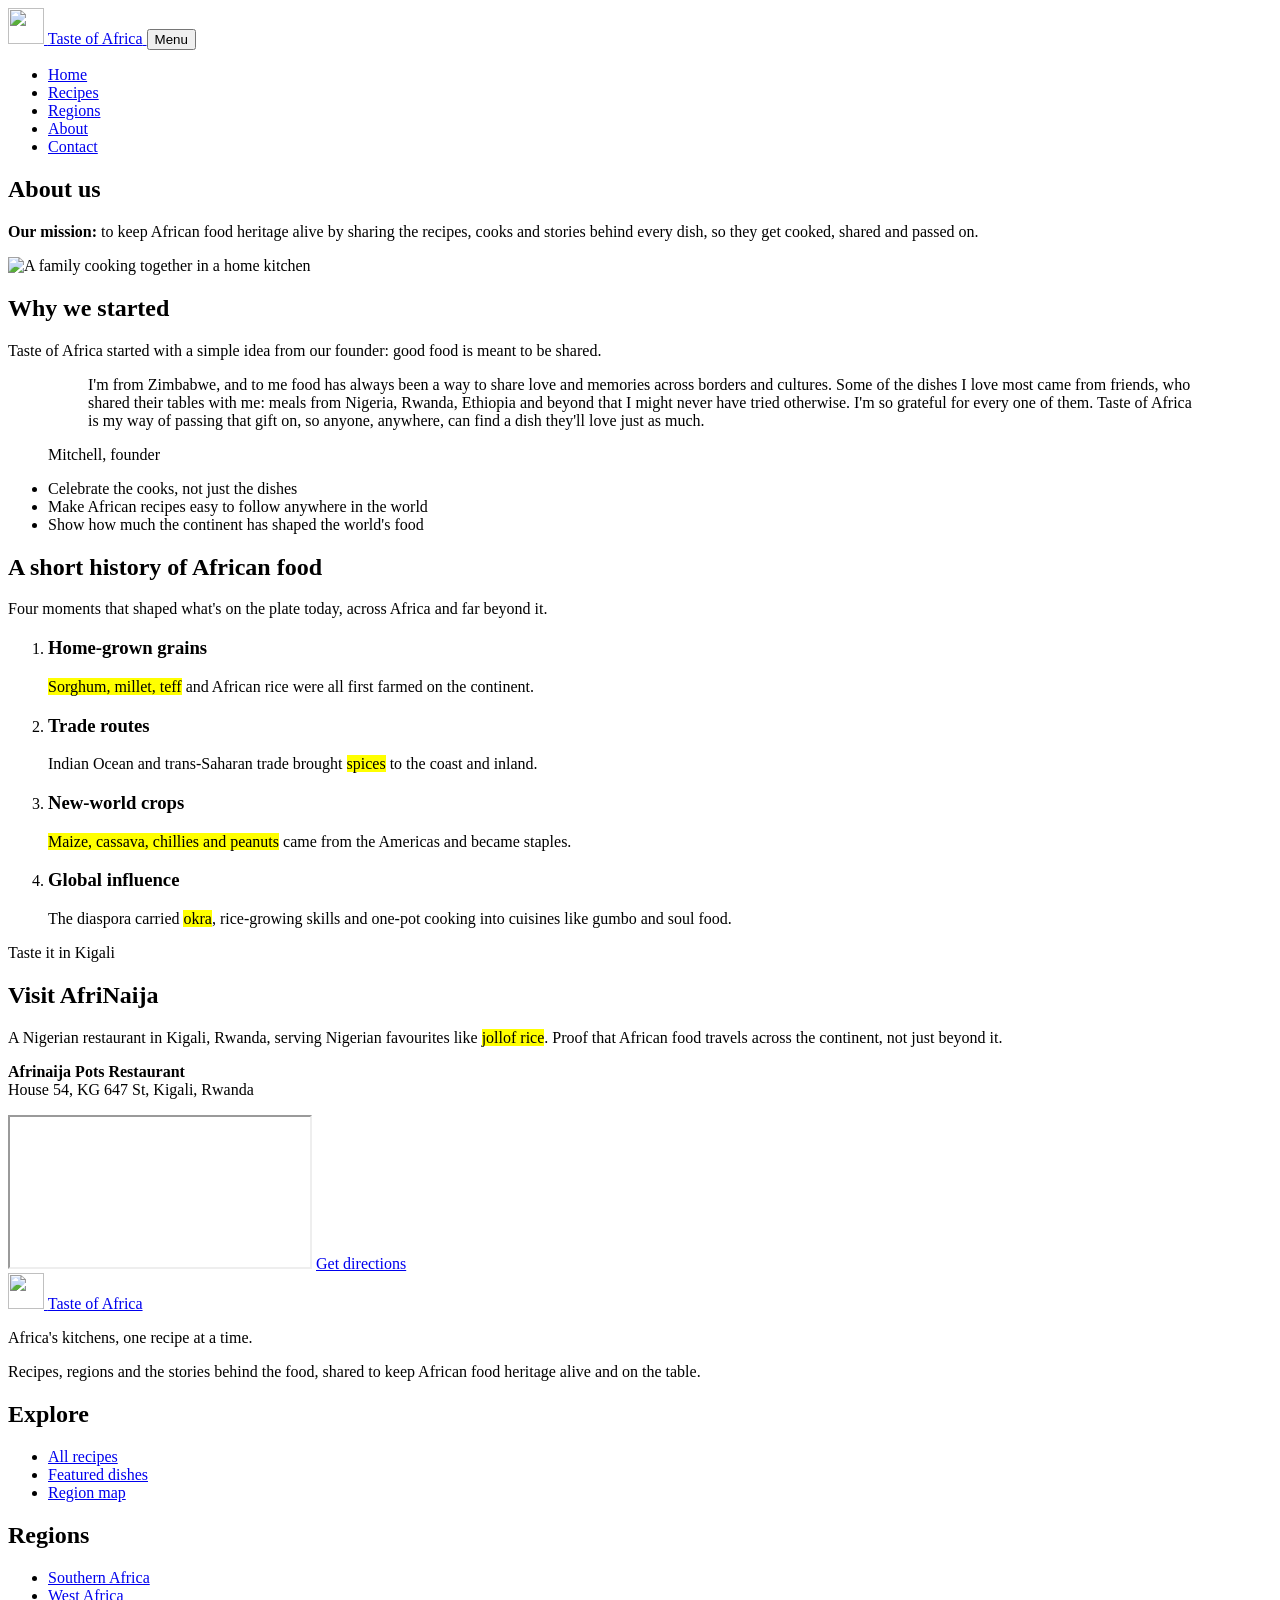
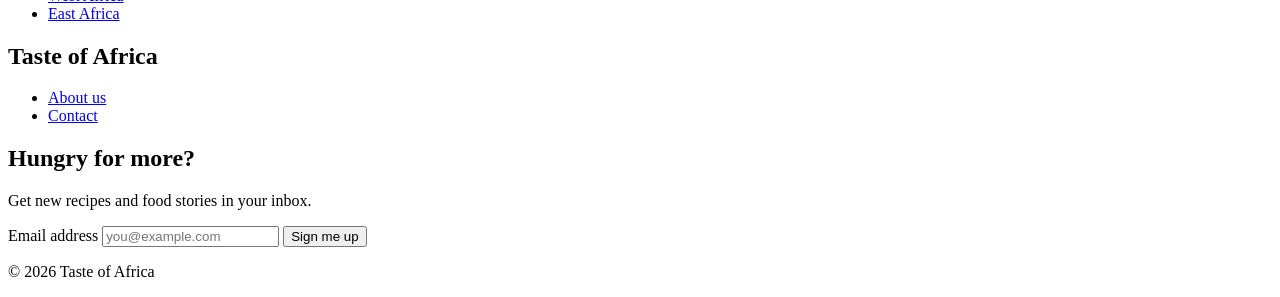
==== about.html @ fdb3e60b "add about-page html with history and contactpage html" ====
<!DOCTYPE html>
<html lang="en">
<head>
  <meta charset="UTF-8">
  <meta name="viewport" content="width=device-width, initial-scale=1.0">
  <meta name="description" content="Why Taste of Africa exists, a short history of African food and its influence on the world, and where to taste it in Kigali.">
  <title>About us | Taste of Africa</title>

  <link rel="preconnect" href="https://fonts.googleapis.com">
  <link rel="preconnect" href="https://fonts.gstatic.com" crossorigin>
  <link href="https://fonts.googleapis.com/css2?family=Bagel+Fat+One&family=Poppins:wght@400;500;600;700&display=swap" rel="stylesheet">

  <link rel="stylesheet" href="css/styles.css">
  <script src="js/script.js" defer></script>
</head>
<body>
  <header class="site-header">
    <nav class="nav" aria-label="Main">
      <a class="brand" href="index.html">
        <img src="images/logo.svg" alt="" width="36" height="36">
        <span>Taste of Africa</span>
      </a>
      <button class="menu-button" type="button" aria-expanded="false" aria-controls="nav-links">Menu</button>
      <ul class="nav-links" id="nav-links">
        <li><a href="index.html">Home</a></li>
        <li><a href="recipes.html">Recipes</a></li>
        <li><a href="index.html#regions">Regions</a></li>
        <li><a href="about.html" aria-current="page">About</a></li>
        <li><a href="contact.html">Contact</a></li>
      </ul>
    </nav>
  </header>

  <main>
    <section class="about-hero" aria-labelledby="page-title">
      <h1 id="page-title">About us</h1>
      <p class="mission"><strong>Our mission:</strong> to keep African food heritage alive by sharing the recipes, cooks and stories behind every dish, so they get cooked, shared and passed on.</p>
      <div class="checker-strip" aria-hidden="true"></div>
    </section>

    <section class="why-we-started" aria-labelledby="why-title">
      <img src="images/family-cooking.jpg" alt="A family cooking together in a home kitchen">
      <div>
        <h2 id="why-title">Why we started</h2>
        <p>Taste of Africa started with a simple idea from our founder: good food is meant to be shared.</p>
        <figure class="founder-quote">
          <blockquote>
            <p>I'm from Zimbabwe, and to me food has always been a way to share love and memories across borders and cultures. Some of the dishes I love most came from friends, who shared their tables with me: meals from Nigeria, Rwanda, Ethiopia and beyond that I might never have tried otherwise. I'm so grateful for every one of them. Taste of Africa is my way of passing that gift on, so anyone, anywhere, can find a dish they'll love just as much.</p>
          </blockquote>
          <figcaption>Mitchell, founder</figcaption>
        </figure>
        <ul>
          <li>Celebrate the cooks, not just the dishes</li>
          <li>Make African recipes easy to follow anywhere in the world</li>
          <li>Show how much the continent has shaped the world's food</li>
        </ul>
      </div>
    </section>

    <section class="history" aria-labelledby="history-title">
      <h2 id="history-title">A short history of African food</h2>
      <p>Four moments that shaped what's on the plate today, across Africa and far beyond it.</p>

      <ol class="history-list">
        <li>
          <h3>Home-grown grains</h3>
          <p><mark>Sorghum, millet, teff</mark> and African rice were all first farmed on the continent.</p>
        </li>
        <li>
          <h3>Trade routes</h3>
          <p>Indian Ocean and trans-Saharan trade brought <mark>spices</mark> to the coast and inland.</p>
        </li>
        <li>
          <h3>New-world crops</h3>
          <p><mark>Maize, cassava, chillies and peanuts</mark> came from the Americas and became staples.</p>
        </li>
        <li>
          <h3>Global influence</h3>
          <p>The diaspora carried <mark>okra</mark>, rice-growing skills and one-pot cooking into cuisines like gumbo and soul food.</p>
        </li>
      </ol>
    </section>

    <section class="visit" aria-labelledby="visit-title">
      <div class="visit-text">
        <p class="eyebrow">Taste it in Kigali</p>
        <h2 id="visit-title">Visit AfriNaija</h2>
        <p>A Nigerian restaurant in Kigali, Rwanda, serving Nigerian favourites like <mark>jollof rice</mark>. Proof that African food travels across the continent, not just beyond it.</p>
        <p class="venue">
          <strong>Afrinaija Pots Restaurant</strong><br>
          House 54, KG 647 St, Kigali, Rwanda
        </p>
      </div>

      <iframe
        src="https://maps.google.com/maps?q=Afrinaija%20Pots%20Restaurant%2C%20KG%20647%20St%2C%20Kigali&amp;z=16&amp;output=embed"
        title="Map to AfriNaija restaurant in Kigali"
        loading="lazy"
        referrerpolicy="no-referrer-when-downgrade"></iframe>

      <a class="btn btn-primary" href="https://www.google.com/maps/dir/?api=1&amp;destination=Afrinaija%20Pots%20Restaurant%2C%20KG%20647%20St%2C%20Kigali">Get directions</a>
    </section>
  </main>

  <footer class="site-footer">
    <div class="checker-strip" aria-hidden="true"></div>

    <div class="footer-brand">
      <a class="brand" href="index.html">
        <img src="images/logo.svg" alt="" width="36" height="36">
        <span>Taste of Africa</span>
      </a>
      <p class="tagline">Africa's kitchens, one recipe at a time.</p>
      <p>Recipes, regions and the stories behind the food, shared to keep African food heritage alive and on the table.</p>
    </div>

    <nav class="footer-links" aria-label="Footer">
      <div>
        <h2>Explore</h2>
        <ul>
          <li><a href="recipes.html">All recipes</a></li>
          <li><a href="index.html#featured">Featured dishes</a></li>
          <li><a href="index.html#regions">Region map</a></li>
        </ul>
      </div>
      <div>
        <h2>Regions</h2>
        <ul>
          <li><a href="regions/southern-africa.html">Southern Africa</a></li>
          <li><a href="regions/west-africa.html">West Africa</a></li>
          <li><a href="regions/east-africa.html">East Africa</a></li>
        </ul>
      </div>
      <div>
        <h2>Taste of Africa</h2>
        <ul>
          <li><a href="about.html">About us</a></li>
          <li><a href="contact.html">Contact</a></li>
        </ul>
      </div>
    </nav>

    <form class="newsletter" action="#" method="post">
      <div>
        <h2>Hungry for more?</h2>
        <p>Get new recipes and food stories in your inbox.</p>
      </div>
      <label for="newsletter-email">Email address</label>
      <input type="email" id="newsletter-email" name="email" placeholder="you@example.com" required>
      <button type="submit">Sign me up</button>
    </form>

    <p class="copyright">&copy; 2026 Taste of Africa</p>
  </footer>
</body>
</html>
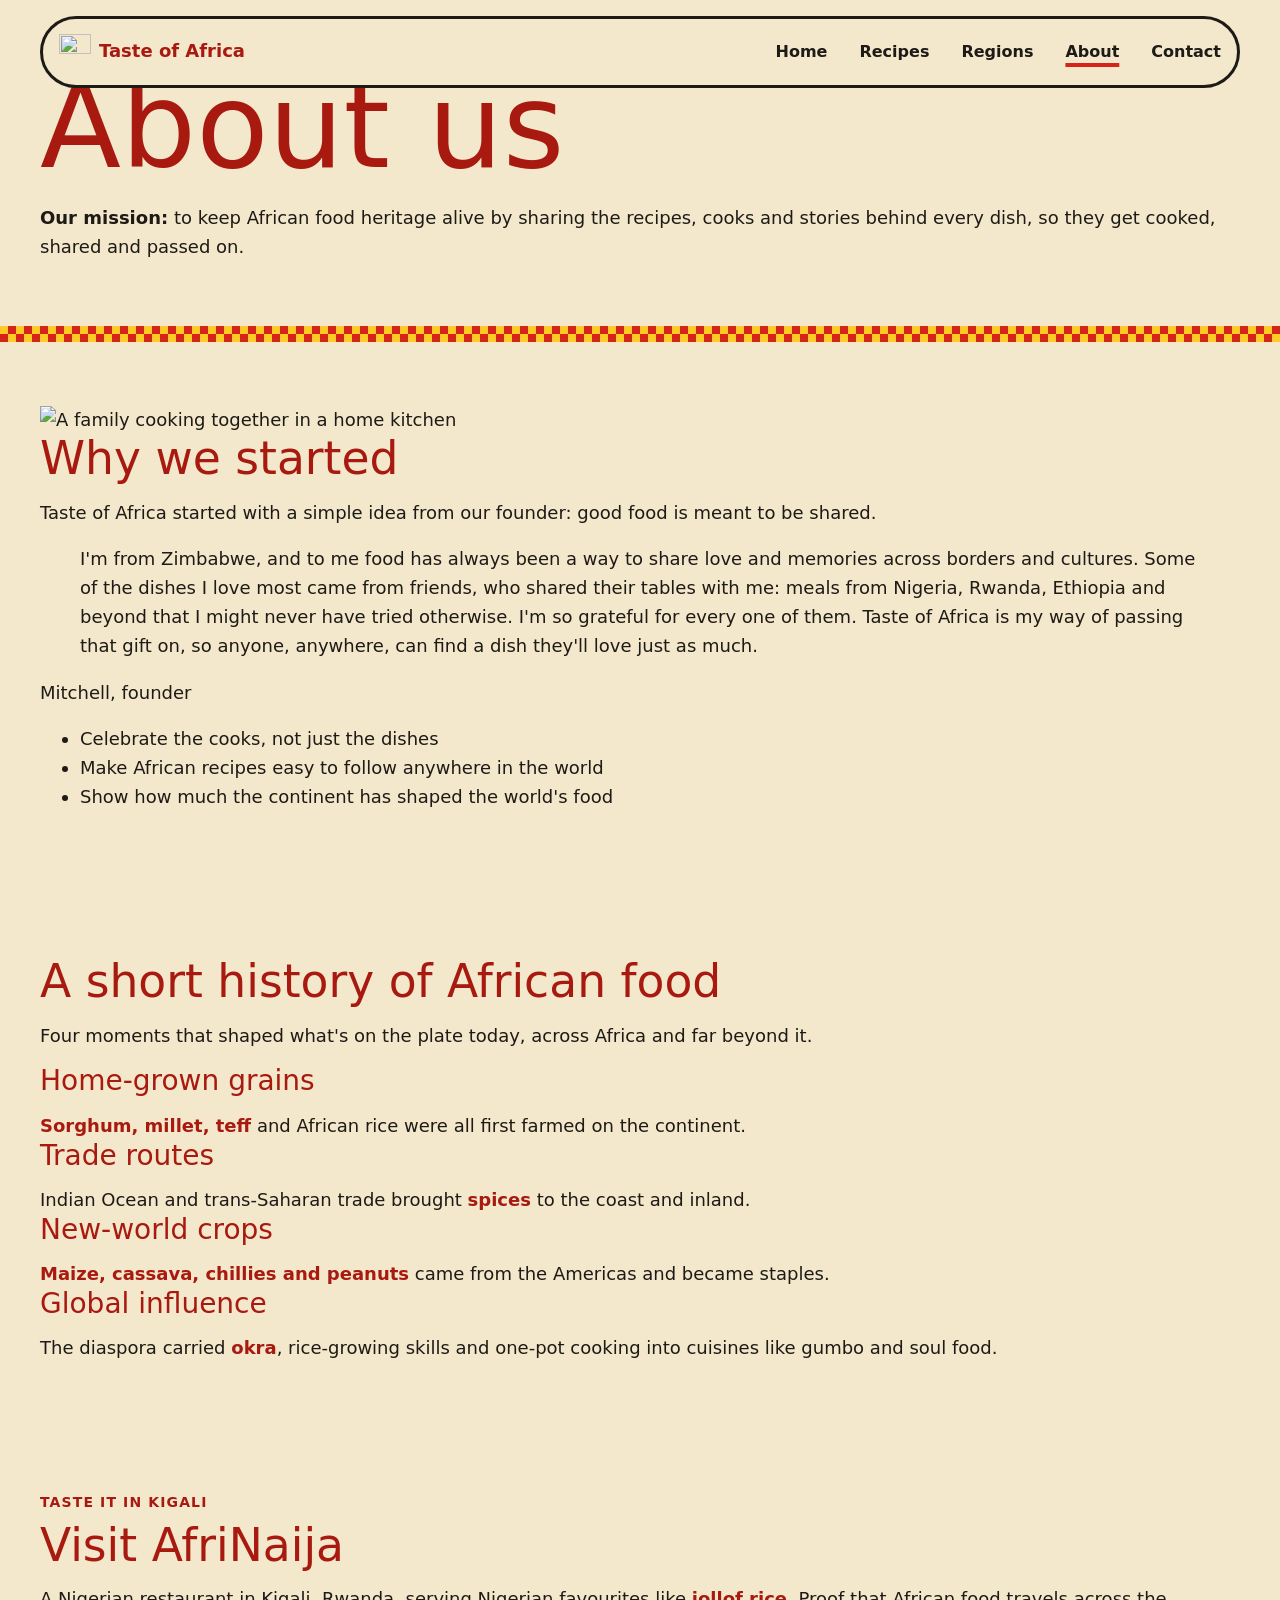
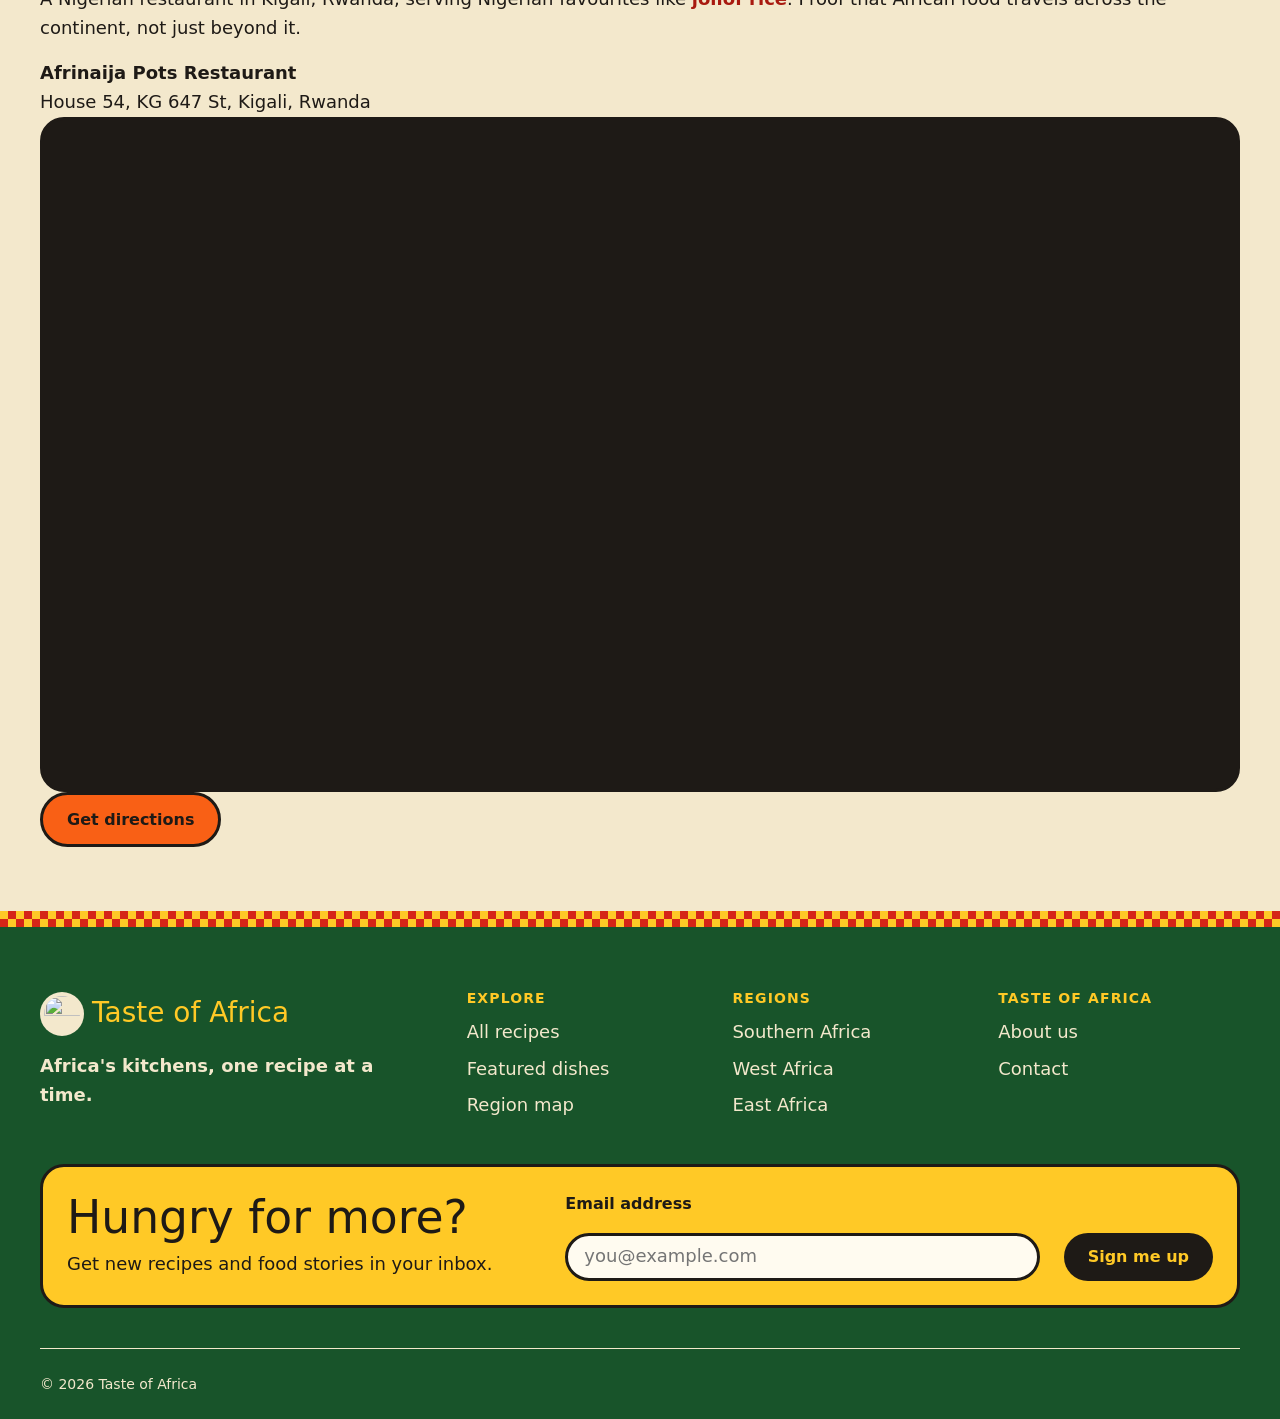
==== commit 85cf1661: "refactor: remove footer description paragraph" ====
--- a/about.html
+++ b/about.html
@@ -5,6 +5,7 @@
   <meta name="viewport" content="width=device-width, initial-scale=1.0">
   <meta name="description" content="Why Taste of Africa exists, a short history of African food and its influence on the world, and where to taste it in Kigali.">
   <title>About us | Taste of Africa</title>
+  <link rel="icon" href="images/favicon.svg" type="image/svg+xml">
 
   <link rel="preconnect" href="https://fonts.googleapis.com">
   <link rel="preconnect" href="https://fonts.gstatic.com" crossorigin>
@@ -17,7 +18,7 @@
   <header class="site-header">
     <nav class="nav" aria-label="Main">
       <a class="brand" href="index.html">
-        <img src="images/logo.svg" alt="" width="36" height="36">
+        <img src="images/logo-icon.svg" alt="" width="32" height="36">
         <span>Taste of Africa</span>
       </a>
       <button class="menu-button" type="button" aria-expanded="false" aria-controls="nav-links">Menu</button>
@@ -39,7 +40,7 @@
     </section>
 
     <section class="why-we-started" aria-labelledby="why-title">
-      <img src="images/family-cooking.jpg" alt="A family cooking together in a home kitchen">
+      <img src="images/family-cooking.avif" alt="A family cooking together in a home kitchen">
       <div>
         <h2 id="why-title">Why we started</h2>
         <p>Taste of Africa started with a simple idea from our founder: good food is meant to be shared.</p>
@@ -107,11 +108,10 @@
 
     <div class="footer-brand">
       <a class="brand" href="index.html">
-        <img src="images/logo.svg" alt="" width="36" height="36">
+        <img src="images/logo-badge.svg" alt="" width="44" height="44">
         <span>Taste of Africa</span>
       </a>
       <p class="tagline">Africa's kitchens, one recipe at a time.</p>
-      <p>Recipes, regions and the stories behind the food, shared to keep African food heritage alive and on the table.</p>
     </div>
 
     <nav class="footer-links" aria-label="Footer">
--- a/css/styles.css
+++ b/css/styles.css
@@ -0,0 +1,874 @@
+/* ========== Tokens ========== */
+
+:root {
+  --tomato: #d52518;
+  --chilli: #a8190f;
+  --sunshine: #ffc926;
+  --carrot: #f96015;
+  --forest: #18542a;
+  --cream: #f3e8cc;
+  --card: #fffbf0;
+  --ink: #1e1a16;
+  --white: #ffffff;
+
+  --font-heading: "Bagel Fat One", system-ui, sans-serif;
+  --font-body: "Poppins", system-ui, sans-serif;
+
+  --space-xs: 0.5rem;
+  --space-s: 1rem;
+  --space-m: 1.5rem;
+  --space-l: 2.5rem;
+  --space-xl: 4rem;
+
+  --page-width: 75rem;
+  --inline-pad: max(var(--space-s), (100% - var(--page-width)) / 2);
+  --header-space: 7rem;
+
+  --border: 3px solid var(--ink);
+  --radius-card: 1.5rem;
+  --radius-image: 1.25rem;
+  --radius-pill: 999px;
+  --shadow: 6px 6px 0 var(--ink);
+
+  --focus-color: var(--ink);
+}
+
+@media (min-width: 768px) {
+  :root {
+    --inline-pad: max(var(--space-l), (100% - var(--page-width)) / 2);
+  }
+}
+
+/* ========== Base ========== */
+
+*,
+*::before,
+*::after {
+  box-sizing: border-box;
+}
+
+html {
+  @media (prefers-reduced-motion: no-preference) {
+    scroll-behavior: smooth;
+  }
+}
+
+body {
+  margin: 0;
+  background: var(--cream);
+  color: var(--ink);
+  font-family: var(--font-body);
+  font-size: 1.125rem;
+  line-height: 1.6;
+}
+
+h1,
+h2,
+h3 {
+  margin: 0 0 var(--space-s);
+  font-family: var(--font-heading);
+  font-weight: 400;
+  line-height: 1.05;
+  color: var(--chilli);
+}
+
+h1 {
+  font-size: clamp(3rem, 8vw + 1rem, 10.5rem);
+}
+
+h2 {
+  font-size: clamp(2rem, 2vw + 1.25rem, 3rem);
+}
+
+h3 {
+  font-size: clamp(1.375rem, 1vw + 1rem, 1.75rem);
+}
+
+p {
+  margin: 0 0 var(--space-s);
+
+  &:last-child {
+    margin-bottom: 0;
+  }
+}
+
+a {
+  color: var(--chilli);
+  font-weight: 600;
+  text-underline-offset: 0.2em;
+
+  &:hover {
+    color: var(--tomato);
+    text-decoration-thickness: 3px;
+  }
+}
+
+img {
+  display: block;
+  max-width: 100%;
+  height: auto;
+}
+
+iframe {
+  display: block;
+  width: 100%;
+  aspect-ratio: 16 / 9;
+  border: var(--border);
+  border-radius: var(--radius-card);
+  background: var(--ink);
+}
+
+ul[class],
+ol[class],
+.footer-links ul {
+  margin: 0;
+  padding: 0;
+  list-style: none;
+}
+
+figure {
+  margin: 0;
+}
+
+mark {
+  background: none;
+  color: var(--mark-color, var(--chilli));
+  font-weight: 700;
+}
+
+:focus-visible {
+  outline: 3px solid var(--focus-color);
+  outline-offset: 3px;
+}
+
+/* Text fields show focus on click too, so they get a softer glow instead of the outline */
+input,
+select,
+textarea {
+  &:focus-visible {
+    outline: none;
+    border-color: var(--carrot);
+    box-shadow: 0 0 0 4px color-mix(in srgb, var(--carrot) 40%, transparent);
+  }
+}
+
+main > section {
+  position: relative;
+  padding: var(--space-xl) var(--inline-pad);
+}
+
+@media (prefers-reduced-motion: reduce) {
+  *,
+  *::before,
+  *::after {
+    transition: none !important;
+  }
+}
+
+/* ========== Shared pieces ========== */
+
+.eyebrow {
+  margin-bottom: var(--space-xs);
+  font-size: 0.875rem;
+  font-weight: 700;
+  letter-spacing: 0.08em;
+  text-transform: uppercase;
+  color: var(--chilli);
+}
+
+.btn {
+  display: inline-flex;
+  align-items: center;
+  justify-content: center;
+  gap: var(--space-xs);
+  min-height: 3rem;
+  padding: 0.75rem 1.5rem;
+  border: var(--border);
+  border-radius: var(--radius-pill);
+  font-size: 1rem;
+  font-weight: 600;
+  text-decoration: none;
+  transition: background-color 0.2s, color 0.2s;
+
+  &:hover {
+    background: var(--sunshine);
+    color: var(--ink);
+  }
+}
+
+.btn-primary {
+  background: var(--carrot);
+  color: var(--ink);
+}
+
+.btn-secondary {
+  background: transparent;
+  color: inherit;
+  border-color: currentColor;
+}
+
+.tag {
+  display: inline-block;
+  padding: 0.25rem 0.75rem;
+  border: 2px solid var(--ink);
+  border-radius: var(--radius-pill);
+  font-size: 0.75rem;
+  font-weight: 700;
+}
+
+.tag-southern {
+  background: var(--sunshine);
+  color: var(--ink);
+}
+
+.tag-west {
+  background: var(--tomato);
+  color: var(--white);
+}
+
+.tag-east {
+  background: var(--forest);
+  color: var(--cream);
+}
+
+.checker-strip {
+  position: absolute;
+  inset: auto 0 0;
+  height: 1rem;
+  background: repeating-conic-gradient(var(--tomato) 0 25%, var(--sunshine) 0 50%) 0 0 / 1rem 1rem;
+}
+
+/* ========== Header and nav ========== */
+
+.site-header {
+  position: absolute;
+  inset: var(--space-s) 0 auto;
+  z-index: 10;
+  padding-inline: var(--inline-pad);
+}
+
+.nav {
+  display: flex;
+  flex-wrap: wrap;
+  align-items: center;
+  justify-content: space-between;
+  padding: var(--space-xs) var(--space-xs) var(--space-xs) var(--space-s);
+  border: var(--border);
+  border-radius: var(--radius-card);
+  background: var(--cream);
+
+  @media (min-width: 768px) {
+    border-radius: var(--radius-pill);
+  }
+}
+
+.brand {
+  display: flex;
+  align-items: center;
+  gap: var(--space-xs);
+  color: var(--chilli);
+  font-weight: 700;
+  text-decoration: none;
+}
+
+.menu-button {
+  width: 3rem;
+  height: 3rem;
+  border: var(--border);
+  border-radius: 0.75rem;
+  font-size: 0;
+  cursor: pointer;
+  background:
+    linear-gradient(var(--ink) 0 0) center calc(50% - 7px) / 1.25rem 3px no-repeat,
+    linear-gradient(var(--ink) 0 0) center / 1.25rem 3px no-repeat,
+    linear-gradient(var(--ink) 0 0) center calc(50% + 7px) / 1.25rem 3px no-repeat,
+    var(--sunshine);
+
+  @media (min-width: 768px) {
+    display: none;
+  }
+}
+
+.nav-links {
+  display: none;
+  flex-basis: 100%;
+  flex-direction: column;
+  padding-block: var(--space-xs);
+
+  .menu-button[aria-expanded="true"] + & {
+    display: flex;
+  }
+
+  @media (min-width: 768px) {
+    display: flex;
+    flex-basis: auto;
+    flex-direction: row;
+    gap: var(--space-s);
+    padding: 0;
+  }
+
+  a {
+    display: block;
+    padding: 0.75rem var(--space-xs);
+    color: var(--ink);
+    font-size: 1rem;
+    text-decoration: none;
+    text-decoration-thickness: 3px;
+    text-underline-offset: 0.4em;
+
+    &:hover {
+      color: var(--chilli);
+      text-decoration-line: underline;
+    }
+
+    &[aria-current="page"] {
+      text-decoration: underline 4px var(--tomato);
+    }
+  }
+}
+
+/* ========== Footer ========== */
+
+.site-footer {
+  --focus-color: var(--sunshine);
+  position: relative;
+  display: grid;
+  gap: var(--space-l);
+  padding: calc(var(--space-xl) + 1rem) var(--inline-pad) var(--space-m);
+  background: var(--forest);
+  color: var(--cream);
+
+  @media (min-width: 1024px) {
+    grid-template-columns: 1fr 2fr;
+  }
+
+  > .checker-strip {
+    inset: 0 0 auto;
+  }
+
+  a {
+    color: var(--cream);
+    text-decoration: none;
+
+    &:hover {
+      color: var(--sunshine);
+    }
+  }
+
+  .brand span {
+    font-family: var(--font-heading);
+    font-size: 1.75rem;
+    font-weight: 400;
+    color: var(--sunshine);
+  }
+
+  .brand img {
+    padding: 0.25rem;
+    border-radius: 50%;
+    background: var(--cream);
+  }
+}
+
+.footer-brand .tagline {
+  margin-top: var(--space-s);
+  font-weight: 700;
+}
+
+.footer-links {
+  display: grid;
+  gap: var(--space-m);
+
+  @media (min-width: 768px) {
+    grid-template-columns: repeat(3, 1fr);
+  }
+
+  h2 {
+    margin-bottom: var(--space-xs);
+    font-family: var(--font-body);
+    font-size: 0.875rem;
+    font-weight: 700;
+    letter-spacing: 0.08em;
+    text-transform: uppercase;
+    color: var(--sunshine);
+  }
+
+  a {
+    display: inline-block;
+    padding-block: 0.25rem;
+    font-weight: 400;
+  }
+}
+
+.newsletter {
+  --focus-color: var(--ink);
+  display: grid;
+  gap: var(--space-s);
+  padding: var(--space-m);
+  border: var(--border);
+  border-radius: var(--radius-card);
+  background: var(--sunshine);
+  color: var(--ink);
+
+  @media (min-width: 1024px) {
+    grid-column: 1 / -1;
+    grid-template-columns: 1fr 1fr auto;
+    grid-template-areas:
+      "intro label label"
+      "intro input button";
+    align-items: center;
+    column-gap: var(--space-m);
+
+    > div {
+      grid-area: intro;
+    }
+
+    label {
+      grid-area: label;
+    }
+
+    input {
+      grid-area: input;
+    }
+
+    button {
+      grid-area: button;
+    }
+  }
+
+  h2 {
+    margin-bottom: var(--space-xs);
+    color: var(--ink);
+  }
+
+  label {
+    font-size: 1rem;
+    font-weight: 600;
+  }
+
+  input {
+    min-height: 3rem;
+    padding: 0 var(--space-s);
+    border: var(--border);
+    border-radius: var(--radius-pill);
+    background: var(--card);
+    font: inherit;
+  }
+
+  button {
+    min-height: 3rem;
+    padding: 0 var(--space-m);
+    border: 0;
+    border-radius: var(--radius-pill);
+    background: var(--ink);
+    color: var(--sunshine);
+    font: 600 1rem var(--font-body);
+    cursor: pointer;
+
+    &:hover {
+      background: var(--chilli);
+    }
+  }
+}
+
+.copyright {
+  grid-column: 1 / -1;
+  padding-top: var(--space-m);
+  border-top: 1px solid var(--cream);
+  font-size: 0.875rem;
+}
+
+/* ========== Home: hero ========== */
+
+.hero {
+  --focus-color: var(--sunshine);
+  --mark-color: var(--sunshine);
+  display: grid;
+  gap: var(--space-l);
+  padding-top: var(--header-space);
+  background:
+    linear-gradient(color-mix(in srgb, var(--ink) 70%, transparent) 0 0),
+    url("../images/hero.jpg") center / cover,
+    var(--ink);
+  color: var(--cream);
+
+  @media (min-width: 1024px) {
+    grid-template-columns: 1fr 1fr;
+    align-items: center;
+    gap: var(--space-xl);
+    padding-bottom: calc(var(--space-xl) + var(--space-m));
+  }
+
+  h1 {
+    margin-bottom: var(--space-m);
+    font-size: clamp(3rem, 5vw + 1rem, 6.5rem);
+    color: var(--sunshine);
+  }
+
+  .hero-text p {
+    max-width: 32rem;
+  }
+
+  iframe {
+    border-color: var(--sunshine);
+  }
+
+  .btn-secondary {
+    color: var(--sunshine);
+
+    &:hover {
+      color: var(--ink);
+    }
+  }
+}
+
+.hero-actions {
+  display: flex;
+  flex-direction: column;
+  gap: var(--space-s);
+  margin-top: var(--space-l);
+
+  @media (min-width: 768px) {
+    flex-direction: row;
+  }
+}
+
+/* ========== Home: featured dishes carousel ========== */
+
+.section-head {
+  display: flex;
+  flex-wrap: wrap;
+  align-items: end;
+  justify-content: space-between;
+  gap: var(--space-s);
+  margin-bottom: var(--space-m);
+
+  h2 {
+    margin: 0;
+  }
+}
+
+.carousel-controls {
+  display: flex;
+  align-items: center;
+  gap: var(--space-xs);
+
+  button {
+    width: 3rem;
+    height: 3rem;
+    border: var(--border);
+    border-radius: 50%;
+    background: var(--card);
+    font-size: 1.25rem;
+    cursor: pointer;
+
+    &:hover {
+      background: var(--sunshine);
+    }
+  }
+
+  .carousel-next {
+    background: var(--carrot);
+  }
+}
+
+.carousel-counter {
+  margin: 0 var(--space-xs) 0 0;
+  font-family: var(--font-heading);
+  font-size: 1.75rem;
+  color: var(--chilli);
+}
+
+.slide {
+  display: none;
+  overflow: hidden;
+  border: var(--border);
+  border-radius: var(--radius-card);
+  background: var(--card);
+  box-shadow: var(--shadow);
+
+  &.is-active {
+    display: grid;
+  }
+
+  @media (min-width: 768px) {
+    grid-template-columns: 1fr 1fr;
+  }
+
+  img {
+    width: 100%;
+    height: 100%;
+    aspect-ratio: 4 / 3;
+    object-fit: cover;
+    border-bottom: var(--border);
+
+    @media (min-width: 768px) {
+      border-bottom: 0;
+      border-right: var(--border);
+    }
+  }
+
+  figcaption {
+    display: flex;
+    flex-direction: column;
+    align-items: flex-start;
+    justify-content: center;
+    gap: var(--space-s);
+    padding: var(--space-l) var(--space-m);
+  }
+
+  h3 {
+    margin: 0;
+    font-size: clamp(2rem, 3vw + 1rem, 3rem);
+  }
+}
+
+.carousel-dots {
+  display: flex;
+  justify-content: center;
+  margin-top: var(--space-m);
+
+  button {
+    display: grid;
+    place-items: center;
+    width: 3rem;
+    height: 3rem;
+    padding: 0;
+    border: 0;
+    background: none;
+    cursor: pointer;
+
+    &::before {
+      content: "";
+      width: 1rem;
+      height: 1rem;
+      border: 2px solid var(--ink);
+      border-radius: var(--radius-pill);
+      transition: width 0.2s;
+    }
+
+    &[aria-current="true"]::before {
+      width: 2rem;
+      background: var(--tomato);
+    }
+  }
+}
+
+/* ========== Home: explore by region ========== */
+
+.regions {
+  display: flex;
+  flex-direction: column;
+  gap: var(--space-s);
+  border-block: var(--border);
+  background: var(--card);
+
+  @media (min-width: 1024px) {
+    display: grid;
+    grid-template-columns: 1fr 1fr;
+    column-gap: var(--space-xl);
+    align-content: center;
+
+    .region-map {
+      grid-column: 1;
+      grid-row: 1 / span 5;
+      align-self: center;
+    }
+
+    .regions-text > * {
+      grid-column: 2;
+    }
+  }
+
+  h2 {
+    margin: 0;
+  }
+}
+
+.regions-text {
+  display: contents;
+}
+
+.region-map {
+  order: 1;
+  width: 100%;
+  max-width: 32rem;
+  margin-inline: auto;
+
+  path {
+    stroke: var(--ink);
+    stroke-width: 4;
+    stroke-linejoin: round;
+    transition: fill 0.2s;
+  }
+
+  text {
+    font: 700 14px var(--font-body);
+    text-anchor: middle;
+    pointer-events: none;
+  }
+
+  @media (min-width: 1024px) {
+    order: 0;
+  }
+}
+
+.region-soon path { fill: var(--cream); }
+.region-west path { fill: var(--tomato); }
+.region-east path { fill: var(--forest); }
+.region-southern path { fill: var(--sunshine); }
+
+.region-west text,
+.region-east text {
+  fill: var(--white);
+}
+
+.region-map a {
+  &:hover,
+  &:focus-visible {
+    path {
+      fill: var(--sunshine);
+      stroke-width: 8;
+    }
+
+    text {
+      fill: var(--ink);
+    }
+  }
+}
+
+.region-cards {
+  display: grid;
+  gap: var(--space-s);
+  order: 2;
+
+  @media (min-width: 1024px) {
+    order: 0;
+  }
+}
+
+.regions-text > p:last-child {
+  order: 2;
+  font-size: 0.875rem;
+
+  @media (min-width: 1024px) {
+    order: 0;
+  }
+}
+
+.region-card {
+  display: grid;
+  grid-template-columns: 1fr auto;
+  align-items: center;
+  column-gap: var(--space-s);
+  min-height: 3rem;
+  padding: var(--space-s) var(--space-m);
+  border: var(--border);
+  border-radius: var(--radius-card);
+  color: inherit;
+  text-decoration: none;
+  transition: box-shadow 0.2s, translate 0.2s;
+
+  &:hover {
+    color: inherit;
+    box-shadow: var(--shadow);
+    translate: -3px -3px;
+  }
+
+  h3 {
+    margin: 0;
+    color: inherit;
+  }
+
+  p {
+    grid-column: 1;
+    font-size: 0.875rem;
+    font-weight: 400;
+  }
+
+  span {
+    grid-column: 2;
+    grid-row: 1 / span 2;
+    font-size: 1.5rem;
+  }
+}
+
+.region-card-southern {
+  background: var(--sunshine);
+  color: var(--ink);
+}
+
+.region-card-west {
+  background: var(--tomato);
+  color: var(--white);
+}
+
+.region-card-east {
+  background: var(--forest);
+  color: var(--cream);
+}
+
+/* ========== Home: latest food trends ========== */
+
+.trends {
+  --focus-color: var(--sunshine);
+  background: var(--tomato);
+
+  h2 {
+    color: var(--sunshine);
+  }
+}
+
+.trend-list {
+  display: grid;
+  gap: var(--space-m);
+
+  @media (min-width: 1024px) {
+    grid-template-columns: repeat(3, 1fr);
+  }
+}
+
+.trend-card {
+  --focus-color: var(--ink);
+  overflow: hidden;
+  padding-bottom: var(--space-m);
+  border: var(--border);
+  border-radius: var(--radius-card);
+  background: var(--card);
+  box-shadow: var(--shadow);
+
+  img {
+    width: 100%;
+    aspect-ratio: 16 / 10;
+    object-fit: cover;
+    object-position: center 15%;
+    margin-bottom: var(--space-s);
+    border-bottom: var(--border);
+  }
+
+  > :not(img) {
+    margin-inline: var(--space-m);
+  }
+
+  h3 {
+    margin-bottom: var(--space-xs);
+  }
+
+  p {
+    font-size: 1rem;
+  }
+
+  a {
+    display: inline-block;
+    padding-block: 0.75rem;
+  }
+}
+
+.trend-meta {
+  margin-bottom: var(--space-xs);
+  font-size: 0.875rem;
+
+  span {
+    font-weight: 700;
+    color: var(--chilli);
+  }
+}
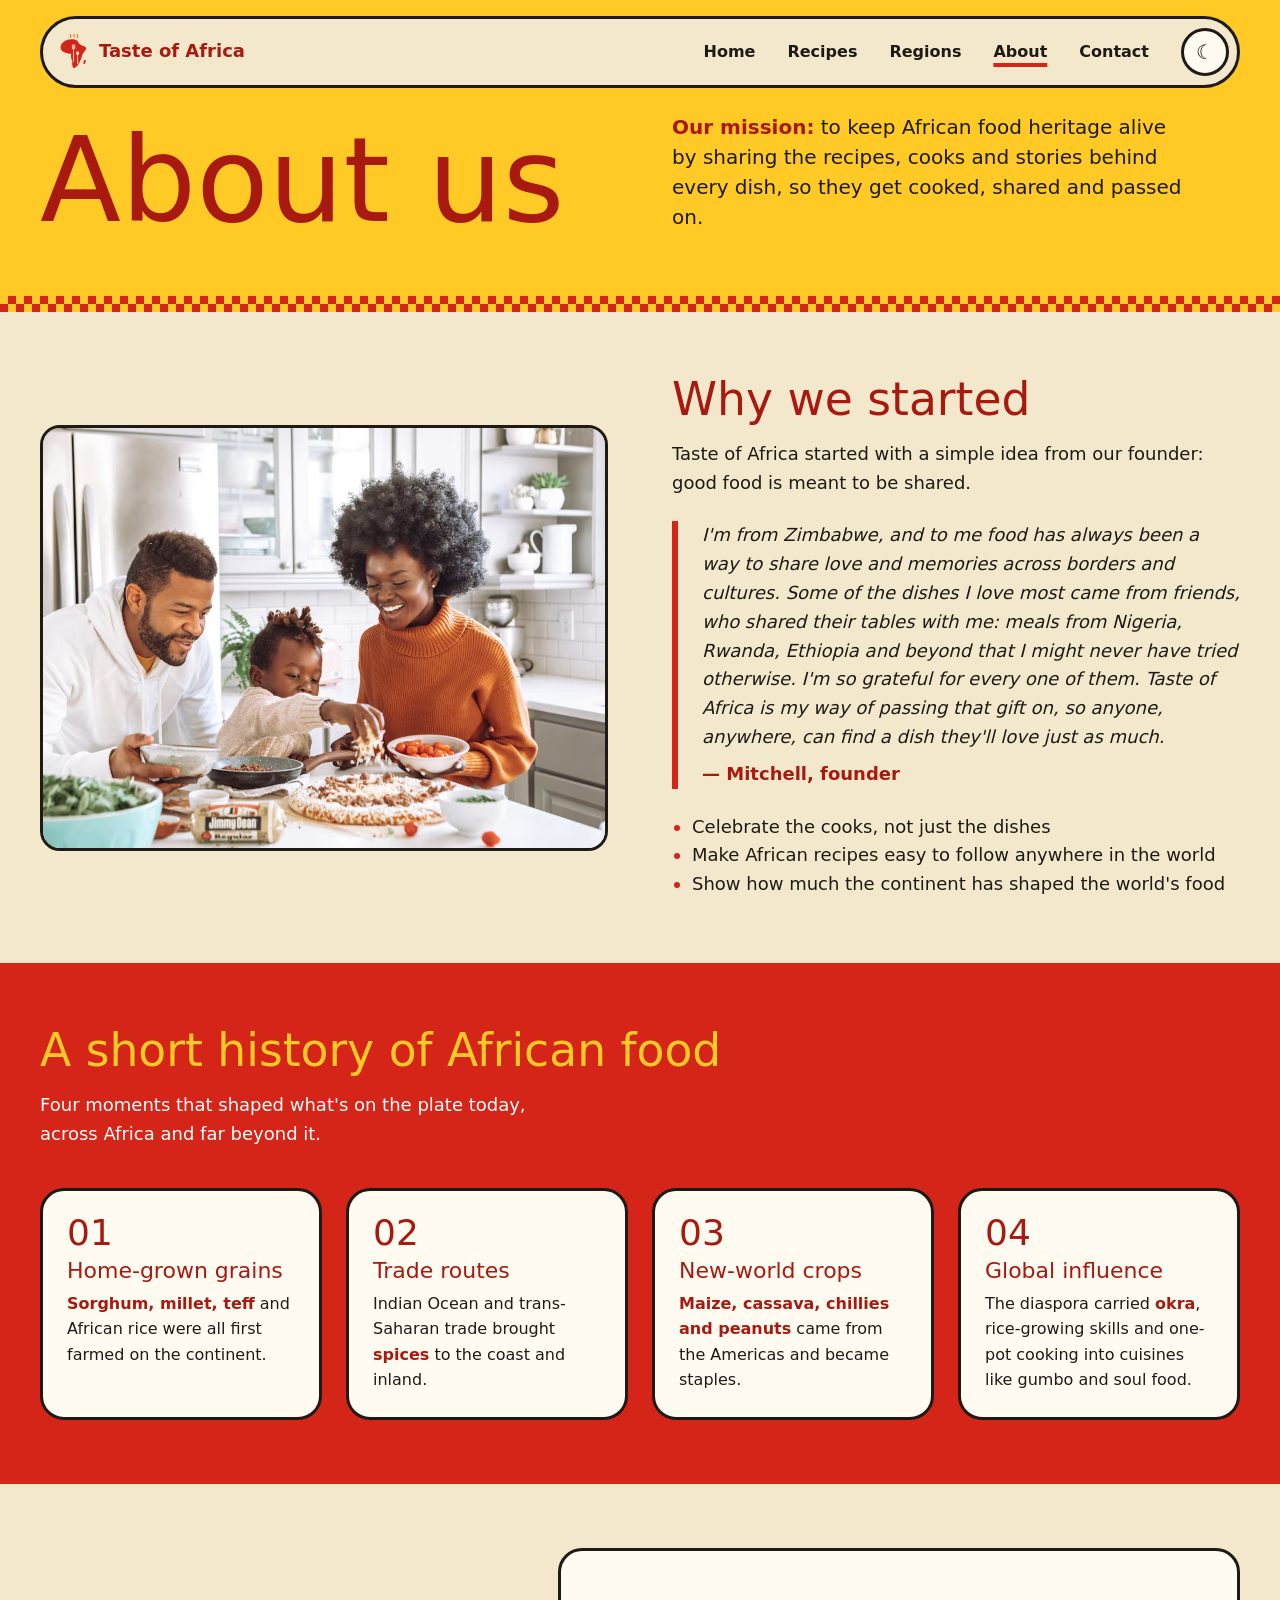
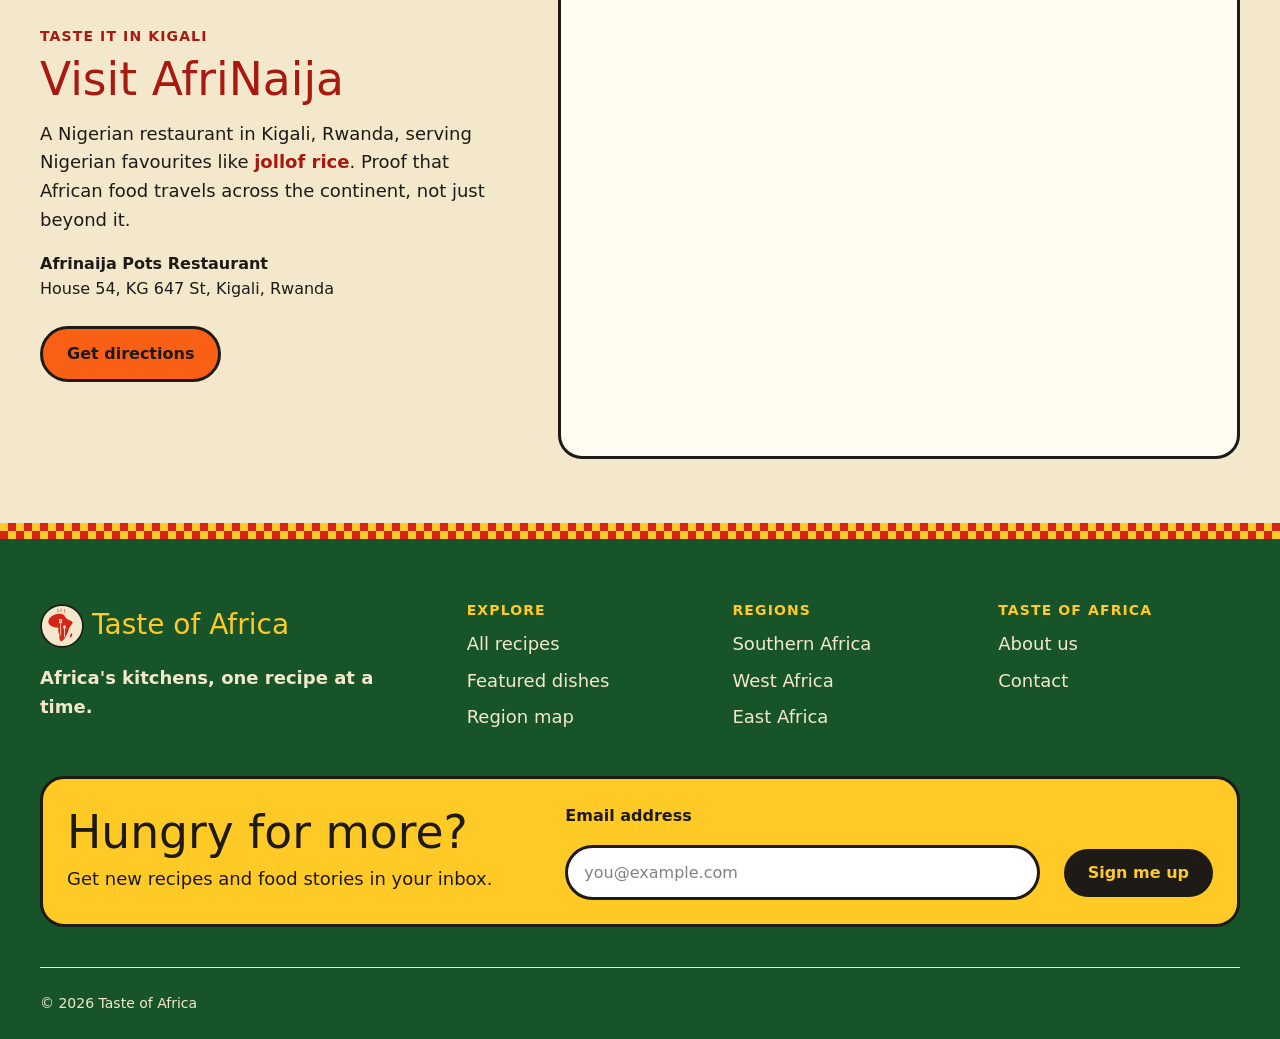
==== commit 8d82cc7d: "feat: add dark mode toggle to nav on every page" ====
--- a/about.html
+++ b/about.html
@@ -21,6 +21,7 @@
         <img src="images/logo-icon.svg" alt="" width="32" height="36">
         <span>Taste of Africa</span>
       </a>
+      <button class="theme-toggle" type="button" aria-pressed="false" aria-label="Dark mode"></button>
       <button class="menu-button" type="button" aria-expanded="false" aria-controls="nav-links">Menu</button>
       <ul class="nav-links" id="nav-links">
         <li><a href="index.html">Home</a></li>
--- a/css/styles.css
+++ b/css/styles.css
@@ -11,6 +11,15 @@
   --ink: #1e1a16;
   --white: #ffffff;
 
+  /* Colour roles that the dark theme swaps */
+  --bg: var(--cream);
+  --surface: var(--card);
+  --text: var(--ink);
+  --line: var(--ink);
+  --accent: var(--chilli);
+  --field: var(--white);
+  --shadow-color: var(--ink);
+
   --font-heading: "Bagel Fat One", system-ui, sans-serif;
   --font-body: "Poppins", system-ui, sans-serif;
 
@@ -24,13 +33,24 @@
   --inline-pad: max(var(--space-s), (100% - var(--page-width)) / 2);
   --header-space: 7rem;
 
-  --border: 3px solid var(--ink);
+  --border: 3px solid var(--line);
   --radius-card: 1.5rem;
   --radius-image: 1.25rem;
   --radius-pill: 999px;
-  --shadow: 6px 6px 0 var(--ink);
-
-  --focus-color: var(--ink);
+  --shadow: 6px 6px 0 var(--shadow-color);
+
+  --focus-color: var(--text);
+}
+
+:root[data-theme="dark"] {
+  --bg: #17130f;
+  --surface: #241e18;
+  --text: var(--cream);
+  --line: var(--cream);
+  --accent: #ff8a70;
+  --field: #17130f;
+  --shadow-color: #000000;
+  color-scheme: dark;
 }
 
 @media (min-width: 768px) {
@@ -55,8 +75,8 @@
 
 body {
   margin: 0;
-  background: var(--cream);
-  color: var(--ink);
+  background: var(--bg);
+  color: var(--text);
   font-family: var(--font-body);
   font-size: 1.125rem;
   line-height: 1.6;
@@ -69,7 +89,7 @@
   font-family: var(--font-heading);
   font-weight: 400;
   line-height: 1.05;
-  color: var(--chilli);
+  color: var(--accent);
 }
 
 h1 {
@@ -93,7 +113,7 @@
 }
 
 a {
-  color: var(--chilli);
+  color: var(--accent);
   font-weight: 600;
   text-underline-offset: 0.2em;
 
@@ -118,21 +138,24 @@
   background: var(--ink);
 }
 
-ul[class],
-ol[class],
-.footer-links ul {
+:where(ul[class], ol[class], .footer-links ul) {
   margin: 0;
   padding: 0;
   list-style: none;
 }
 
-figure {
+figure,
+blockquote {
   margin: 0;
+}
+
+li::marker {
+  color: var(--tomato);
 }
 
 mark {
   background: none;
-  color: var(--mark-color, var(--chilli));
+  color: var(--mark-color, var(--accent));
   font-weight: 700;
 }
 
@@ -141,20 +164,63 @@
   outline-offset: 3px;
 }
 
-/* Text fields show focus on click too, so they get a softer glow instead of the outline */
 input,
 select,
 textarea {
+  width: 100%;
+  min-height: 3rem;
+  padding: 0.75rem var(--space-s);
+  border: var(--border);
+  border-radius: 0.75rem;
+  background: var(--field);
+  color: var(--text);
+  font: inherit;
+  font-size: 1rem;
+
+  &::placeholder {
+    color: color-mix(in srgb, var(--text) 55%, transparent);
+  }
+
+  /* Text fields show focus on click too, so they get a softer glow instead of the outline */
   &:focus-visible {
     outline: none;
     border-color: var(--carrot);
     box-shadow: 0 0 0 4px color-mix(in srgb, var(--carrot) 40%, transparent);
   }
-}
-
-main > section {
+
+  &:user-invalid {
+    border-color: var(--tomato);
+  }
+}
+
+textarea {
+  min-height: 10rem;
+  resize: vertical;
+}
+
+select {
+  appearance: none;
+  padding-right: 2.5rem;
+  background:
+    linear-gradient(45deg, transparent 50%, var(--text) 50%) calc(100% - 1.25rem) 50% / 0.4rem 0.4rem no-repeat,
+    linear-gradient(135deg, var(--text) 50%, transparent 50%) calc(100% - 0.85rem) 50% / 0.4rem 0.4rem no-repeat,
+    var(--field);
+  cursor: pointer;
+}
+
+label {
+  font-size: 1rem;
+  font-weight: 600;
+}
+
+main > * {
   position: relative;
   padding: var(--space-xl) var(--inline-pad);
+}
+
+/* Utility class, so it must win over any component's display value */
+.hidden {
+  display: none !important;
 }
 
 @media (prefers-reduced-motion: reduce) {
@@ -173,7 +239,7 @@
   font-weight: 700;
   letter-spacing: 0.08em;
   text-transform: uppercase;
-  color: var(--chilli);
+  color: var(--accent);
 }
 
 .btn {
@@ -231,11 +297,187 @@
   color: var(--cream);
 }
 
+/* Red and yellow checks drawn with a gradient, so no image is needed */
 .checker-strip {
   position: absolute;
   inset: auto 0 0;
   height: 1rem;
-  background: repeating-conic-gradient(var(--tomato) 0 25%, var(--sunshine) 0 50%) 0 0 / 1rem 1rem;
+  background: repeating-conic-gradient(var(--strip-color, var(--tomato)) 0 25%, var(--sunshine) 0 50%) 0 0 / 1rem 1rem;
+}
+
+/* Hides "Africa" in button labels on phones while screen readers still hear it */
+.long-label {
+  position: absolute;
+  width: 1px;
+  height: 1px;
+  overflow: hidden;
+  clip-path: inset(50%);
+  white-space: nowrap;
+
+  @media (min-width: 768px) {
+    position: static;
+    width: auto;
+    height: auto;
+    overflow: visible;
+    clip-path: none;
+  }
+}
+
+/* ========== Cards ========== */
+
+.slide,
+.trend-card,
+.recipe-card,
+.ingredients,
+.nutrition,
+.history-list li,
+.technique-list li,
+.staple-grid li,
+.dish-card,
+.contact-form {
+  border: var(--border);
+  border-radius: var(--radius-card);
+  background: var(--surface);
+}
+
+.slide,
+.trend-card,
+.recipe-card,
+.staple-grid li,
+.dish-card {
+  overflow: hidden;
+}
+
+.slide,
+.trend-card,
+.recipe-card,
+.dish-card {
+  box-shadow: var(--shadow);
+}
+
+.trend-card img,
+.recipe-card img,
+.staple-grid img {
+  width: 100%;
+  aspect-ratio: 16 / 10;
+  object-fit: cover;
+  border-bottom: var(--border);
+}
+
+.trend-card,
+.staple-grid li {
+  --card-pad: var(--space-m);
+  padding-bottom: var(--card-pad);
+
+  img {
+    margin-bottom: var(--space-s);
+  }
+
+  > :not(img) {
+    margin-inline: var(--card-pad);
+  }
+}
+
+/* Numbered cards: the 01, 02, 03 labels come from a CSS counter */
+.history-list,
+.technique-list {
+  display: grid;
+  gap: var(--space-m);
+  counter-reset: step;
+
+  li {
+    padding: var(--space-m);
+    color: var(--text);
+    font-size: 1rem;
+    counter-increment: step;
+
+    &::before {
+      content: counter(step, decimal-leading-zero);
+      display: block;
+      margin-bottom: var(--space-xs);
+      font-family: var(--font-heading);
+      font-size: 2.25rem;
+      line-height: 1;
+      color: var(--accent);
+    }
+  }
+
+  h3 {
+    margin-bottom: var(--space-xs);
+    font-size: 1.375rem;
+  }
+}
+
+/* ========== Top bands ========== */
+
+.hero,
+.page-band,
+.recipe-hero,
+.about-hero,
+.region-hero {
+  padding-top: var(--header-space);
+}
+
+.hero,
+.page-band,
+.recipe-hero,
+.region-hero {
+  --focus-color: var(--sunshine);
+  --mark-color: var(--sunshine);
+
+  h1 {
+    color: var(--sunshine);
+  }
+}
+
+.page-band,
+.recipe-hero {
+  --strip-color: var(--cream);
+  background: var(--tomato);
+  color: var(--white);
+}
+
+.about-hero {
+  background: var(--sunshine);
+  color: var(--ink);
+
+  h1 {
+    color: var(--chilli);
+  }
+}
+
+.page-band,
+.about-hero {
+  display: grid;
+  gap: var(--space-m);
+
+  @media (min-width: 1024px) {
+    grid-template-columns: 1fr 1fr;
+    align-items: center;
+    gap: var(--space-xl);
+  }
+
+  h1 {
+    margin: 0;
+  }
+
+  p {
+    max-width: 32rem;
+    font-size: 1.25rem;
+  }
+}
+
+/* ========== Red sections ========== */
+
+.trends,
+.history {
+  --focus-color: var(--sunshine);
+  background: var(--tomato);
+  color: var(--white);
+
+  h2 {
+    color: var(--sunshine);
+  }
 }
 
 /* ========== Header and nav ========== */
@@ -248,14 +490,16 @@
 }
 
 .nav {
+  --focus-color: var(--text);
   display: flex;
   flex-wrap: wrap;
   align-items: center;
   justify-content: space-between;
+  gap: var(--space-xs);
   padding: var(--space-xs) var(--space-xs) var(--space-xs) var(--space-s);
   border: var(--border);
   border-radius: var(--radius-card);
-  background: var(--cream);
+  background: var(--bg);
 
   @media (min-width: 768px) {
     border-radius: var(--radius-pill);
@@ -266,7 +510,7 @@
   display: flex;
   align-items: center;
   gap: var(--space-xs);
-  color: var(--chilli);
+  color: var(--accent);
   font-weight: 700;
   text-decoration: none;
 }
@@ -289,6 +533,39 @@
   }
 }
 
+/* Moon shows in light mode, sun in dark mode */
+.theme-toggle {
+  display: grid;
+  place-items: center;
+  width: 3rem;
+  height: 3rem;
+  margin-left: auto;
+  border: var(--border);
+  border-radius: 50%;
+  background: var(--surface);
+  color: var(--text);
+  font-size: 1.25rem;
+  cursor: pointer;
+
+  &::before {
+    content: "\263E";
+  }
+
+  &[aria-pressed="true"]::before {
+    content: "\2600";
+  }
+
+  &:hover {
+    background: var(--sunshine);
+    color: var(--ink);
+  }
+
+  @media (min-width: 768px) {
+    order: 1;
+    margin-left: var(--space-s);
+  }
+}
+
 .nav-links {
   display: none;
   flex-basis: 100%;
@@ -304,20 +581,21 @@
     flex-basis: auto;
     flex-direction: row;
     gap: var(--space-s);
+    margin-left: auto;
     padding: 0;
   }
 
   a {
     display: block;
     padding: 0.75rem var(--space-xs);
-    color: var(--ink);
+    color: var(--text);
     font-size: 1rem;
     text-decoration: none;
     text-decoration-thickness: 3px;
     text-underline-offset: 0.4em;
 
     &:hover {
-      color: var(--chilli);
+      color: var(--accent);
       text-decoration-line: underline;
     }
 
@@ -360,12 +638,6 @@
     font-size: 1.75rem;
     font-weight: 400;
     color: var(--sunshine);
-  }
-
-  .brand img {
-    padding: 0.25rem;
-    border-radius: 50%;
-    background: var(--cream);
   }
 }
 
@@ -440,18 +712,8 @@
     color: var(--ink);
   }
 
-  label {
-    font-size: 1rem;
-    font-weight: 600;
-  }
-
   input {
-    min-height: 3rem;
-    padding: 0 var(--space-s);
-    border: var(--border);
     border-radius: var(--radius-pill);
-    background: var(--card);
-    font: inherit;
   }
 
   button {
@@ -470,6 +732,15 @@
   }
 }
 
+.newsletter-thanks {
+  font-weight: 700;
+
+  @media (min-width: 1024px) {
+    grid-column: 2 / -1;
+    grid-row: 1 / span 2;
+  }
+}
+
 .copyright {
   grid-column: 1 / -1;
   padding-top: var(--space-m);
@@ -480,13 +751,11 @@
 /* ========== Home: hero ========== */
 
 .hero {
-  --focus-color: var(--sunshine);
-  --mark-color: var(--sunshine);
+  --overlay: color-mix(in srgb, var(--ink) 70%, transparent);
   display: grid;
   gap: var(--space-l);
-  padding-top: var(--header-space);
   background:
-    linear-gradient(color-mix(in srgb, var(--ink) 70%, transparent) 0 0),
+    linear-gradient(var(--overlay), var(--overlay)),
     url("../images/hero.jpg") center / cover,
     var(--ink);
   color: var(--cream);
@@ -501,7 +770,6 @@
   h1 {
     margin-bottom: var(--space-m);
     font-size: clamp(3rem, 5vw + 1rem, 6.5rem);
-    color: var(--sunshine);
   }
 
   .hero-text p {
@@ -557,7 +825,8 @@
     height: 3rem;
     border: var(--border);
     border-radius: 50%;
-    background: var(--card);
+    background: var(--surface);
+    color: var(--text);
     font-size: 1.25rem;
     cursor: pointer;
 
@@ -568,6 +837,7 @@
 
   .carousel-next {
     background: var(--carrot);
+    color: var(--ink);
   }
 }
 
@@ -575,16 +845,11 @@
   margin: 0 var(--space-xs) 0 0;
   font-family: var(--font-heading);
   font-size: 1.75rem;
-  color: var(--chilli);
+  color: var(--accent);
 }
 
 .slide {
   display: none;
-  overflow: hidden;
-  border: var(--border);
-  border-radius: var(--radius-card);
-  background: var(--card);
-  box-shadow: var(--shadow);
 
   &.is-active {
     display: grid;
@@ -641,7 +906,7 @@
       content: "";
       width: 1rem;
       height: 1rem;
-      border: 2px solid var(--ink);
+      border: 2px solid var(--line);
       border-radius: var(--radius-pill);
       transition: width 0.2s;
     }
@@ -660,7 +925,7 @@
   flex-direction: column;
   gap: var(--space-s);
   border-block: var(--border);
-  background: var(--card);
+  background: var(--surface);
 
   @media (min-width: 1024px) {
     display: grid;
@@ -684,6 +949,7 @@
   }
 }
 
+/* Lets the map sit between the intro and the region cards on phones */
 .regions-text {
   display: contents;
 }
@@ -695,7 +961,7 @@
   margin-inline: auto;
 
   path {
-    stroke: var(--ink);
+    stroke: var(--line);
     stroke-width: 4;
     stroke-linejoin: round;
     transition: fill 0.2s;
@@ -809,15 +1075,6 @@
 
 /* ========== Home: latest food trends ========== */
 
-.trends {
-  --focus-color: var(--sunshine);
-  background: var(--tomato);
-
-  h2 {
-    color: var(--sunshine);
-  }
-}
-
 .trend-list {
   display: grid;
   gap: var(--space-m);
@@ -828,25 +1085,11 @@
 }
 
 .trend-card {
-  --focus-color: var(--ink);
-  overflow: hidden;
-  padding-bottom: var(--space-m);
-  border: var(--border);
-  border-radius: var(--radius-card);
-  background: var(--card);
-  box-shadow: var(--shadow);
+  --focus-color: var(--text);
+  color: var(--text);
 
   img {
-    width: 100%;
-    aspect-ratio: 16 / 10;
-    object-fit: cover;
     object-position: center 15%;
-    margin-bottom: var(--space-s);
-    border-bottom: var(--border);
-  }
-
-  > :not(img) {
-    margin-inline: var(--space-m);
   }
 
   h3 {
@@ -869,6 +1112,739 @@
 
   span {
     font-weight: 700;
+    color: var(--accent);
+  }
+}
+
+/* ========== Recipes: filter and grid ========== */
+
+.filter {
+  display: flex;
+  flex-wrap: wrap;
+  align-items: center;
+  gap: var(--space-s);
+  margin-bottom: var(--space-l);
+
+  p {
+    margin: 0;
+    font-size: 1rem;
+    font-weight: 700;
+  }
+
+  div {
+    display: flex;
+    flex-wrap: wrap;
+    gap: var(--space-xs);
+  }
+
+  button {
+    min-height: 3rem;
+    padding: 0 var(--space-m);
+    border: var(--border);
+    border-radius: var(--radius-pill);
+    background: transparent;
+    color: var(--text);
+    font: 600 1rem var(--font-body);
+    cursor: pointer;
+
+    &:hover {
+      background: var(--sunshine);
+      color: var(--ink);
+    }
+
+    &[aria-pressed="true"] {
+      background: var(--ink);
+      color: var(--sunshine);
+    }
+  }
+}
+
+.recipe-grid {
+  display: grid;
+  gap: var(--space-l);
+
+  @media (min-width: 768px) {
+    grid-template-columns: repeat(2, 1fr);
+  }
+
+  @media (min-width: 1024px) {
+    grid-template-columns: repeat(3, 1fr);
+  }
+}
+
+.recipe-card {
+  height: 100%;
+
+  figure {
+    display: flex;
+    flex-direction: column;
+    height: 100%;
+  }
+
+  figcaption {
+    display: flex;
+    flex: 1;
+    flex-direction: column;
+    align-items: flex-start;
+    gap: var(--space-xs);
+    padding: var(--space-m);
+  }
+
+  h2 {
+    margin: var(--space-xs) 0 0;
+    font-size: clamp(1.5rem, 1vw + 1.125rem, 2rem);
+  }
+
+  p {
+    font-size: 1rem;
+  }
+}
+
+.card-actions {
+  display: flex;
+  align-items: center;
+  justify-content: space-between;
+  gap: var(--space-s);
+  width: 100%;
+  margin-top: auto;
+  padding-top: var(--space-s);
+}
+
+.favorite-button {
+  min-height: 3rem;
+  padding: 0 var(--space-s);
+  border: 2px solid var(--line);
+  border-radius: var(--radius-pill);
+  background: var(--surface);
+  color: var(--text);
+  font: 600 0.875rem var(--font-body);
+  cursor: pointer;
+  transition: background-color 0.2s, color 0.2s;
+
+  &:hover {
+    background: var(--sunshine);
+    color: var(--ink);
+  }
+
+  &[aria-pressed="true"] {
+    background: var(--tomato);
+    color: var(--white);
+  }
+}
+
+/* ========== Recipe page: hero ========== */
+
+.recipe-hero {
+  display: grid;
+  gap: var(--space-l);
+
+  @media (min-width: 1024px) {
+    grid-template-columns: 1fr 1fr;
+    align-items: center;
+    gap: var(--space-xl);
+  }
+
+  h1 {
+    margin-block: var(--space-s);
+    font-size: clamp(3rem, 6vw + 1rem, 7.5rem);
+  }
+
+  > img {
+    width: 100%;
+    aspect-ratio: 4 / 3;
+    object-fit: cover;
+    border: var(--border);
+    border-radius: var(--radius-image);
+  }
+}
+
+.breadcrumb {
+  display: flex;
+  flex-wrap: wrap;
+  font-size: 0.875rem;
+
+  li + li::before {
+    content: "/";
+    margin-inline: var(--space-xs);
+  }
+
+  a {
+    color: var(--white);
+
+    &:hover {
+      color: var(--sunshine);
+    }
+  }
+}
+
+.recipe-tags {
+  display: flex;
+  flex-wrap: wrap;
+  gap: var(--space-xs);
+  margin-bottom: var(--space-m);
+
+  .tag {
+    border-color: currentColor;
+    background: transparent;
+    color: var(--white);
+  }
+
+  .tag:first-child {
+    border-color: var(--ink);
+    background: var(--sunshine);
+    color: var(--ink);
+  }
+}
+
+/* ========== Recipe page: content ========== */
+
+.recipe-layout {
+  display: grid;
+  gap: var(--space-l);
+
+  @media (min-width: 1024px) {
+    grid-template-columns: 20rem 1fr;
+    grid-template-areas:
+      "story story"
+      "ingredients method"
+      "nutrition video"
+      ". origin";
+    align-items: start;
+    column-gap: var(--space-xl);
+
+    .recipe-story { grid-area: story; }
+    .ingredients { grid-area: ingredients; }
+    .method { grid-area: method; }
+    .nutrition { grid-area: nutrition; }
+    .cook-along { grid-area: video; }
+    .origin { grid-area: origin; }
+  }
+}
+
+.recipe-story p {
+  max-width: 45rem;
+}
+
+.ingredients,
+.nutrition {
+  padding: var(--space-m);
+  font-size: 1rem;
+}
+
+.ingredients {
+  h2 {
+    font-size: 2rem;
+  }
+
+  h3 {
+    margin: var(--space-m) 0 var(--space-xs);
+    font-size: 1.25rem;
+  }
+
+  ul {
+    margin: 0;
+    padding-left: 1.25rem;
+  }
+
+  li {
+    margin-bottom: var(--space-xs);
+  }
+}
+
+.method details {
+  margin-bottom: var(--space-s);
+  border: var(--border);
+  border-radius: var(--radius-card);
+  background: var(--surface);
+
+  &[open] summary::after {
+    content: "\2212";
+  }
+
+  p {
+    padding: 0 var(--space-m) var(--space-m) calc(var(--space-m) + 2.5rem + var(--space-s));
+    font-size: 1rem;
+  }
+}
+
+.method summary {
+  display: flex;
+  align-items: center;
+  gap: var(--space-s);
+  min-height: 3rem;
+  padding: var(--space-s) var(--space-m);
+  font-weight: 700;
+  list-style: none;
+  cursor: pointer;
+
+  &::-webkit-details-marker {
+    display: none;
+  }
+
+  &::after {
+    content: "+";
+    margin-left: auto;
+    font-size: 1.5rem;
+    line-height: 1;
+  }
+}
+
+.step-number {
+  display: grid;
+  flex-shrink: 0;
+  place-items: center;
+  width: 2.5rem;
+  height: 2.5rem;
+  border: 2px solid var(--ink);
+  border-radius: 50%;
+  background: var(--sunshine);
+  color: var(--ink);
+}
+
+.nutrition table {
+  width: 100%;
+  border-collapse: collapse;
+}
+
+.nutrition caption {
+  margin-bottom: var(--space-s);
+  font-family: var(--font-heading);
+  font-size: 1.75rem;
+  line-height: 1.1;
+  text-align: left;
+  color: var(--accent);
+}
+
+.nutrition th,
+.nutrition td {
+  padding: var(--space-xs) 0;
+  border-bottom: 1px solid var(--line);
+  text-align: left;
+}
+
+.nutrition thead th {
+  border-bottom-width: 3px;
+}
+
+.nutrition tbody th {
+  font-weight: 400;
+}
+
+.nutrition td,
+.nutrition th:last-child {
+  text-align: right;
+}
+
+.nutrition-note {
+  margin-top: var(--space-s);
+  font-size: 0.75rem;
+}
+
+/* ========== Recipe page: more from this region ========== */
+
+.more-from-region {
+  display: flex;
+  flex-direction: column;
+  gap: var(--space-m);
+  border-top: var(--border);
+  background: var(--surface);
+
+  @media (min-width: 768px) {
+    flex-direction: row;
+    align-items: center;
+    justify-content: space-between;
+  }
+
+  h2 {
+    margin: 0;
+  }
+}
+
+.more-links {
+  display: flex;
+  flex-direction: column;
+  gap: var(--space-s);
+
+  @media (min-width: 768px) {
+    flex-direction: row;
+  }
+}
+
+/* ========== About: mission, story, history, visit ========== */
+
+.mission {
+  line-height: 1.5;
+
+  strong {
     color: var(--chilli);
   }
 }
+
+.why-we-started {
+  display: grid;
+  gap: var(--space-l);
+
+  @media (min-width: 1024px) {
+    grid-template-columns: 1fr 1fr;
+    align-items: center;
+    gap: var(--space-xl);
+  }
+
+  > img {
+    width: 100%;
+    aspect-ratio: 4 / 3;
+    object-fit: cover;
+    border: var(--border);
+    border-radius: var(--radius-image);
+  }
+
+  ul {
+    margin: var(--space-m) 0 0;
+    padding-left: 1.25rem;
+  }
+}
+
+.founder-quote {
+  margin-block: var(--space-m);
+  padding-left: var(--space-m);
+  border-left: 6px solid var(--tomato);
+
+  blockquote {
+    font-style: italic;
+  }
+
+  figcaption {
+    margin-top: var(--space-xs);
+    font-weight: 700;
+    color: var(--accent);
+
+    &::before {
+      content: "\2014  ";
+    }
+  }
+}
+
+.history > p {
+  max-width: 32rem;
+  margin-bottom: var(--space-l);
+}
+
+.history-list {
+  @media (min-width: 768px) {
+    grid-template-columns: repeat(2, 1fr);
+  }
+
+  @media (min-width: 1024px) {
+    grid-template-columns: repeat(4, 1fr);
+  }
+}
+
+.visit {
+  display: grid;
+  gap: var(--space-m);
+
+  @media (min-width: 1024px) {
+    grid-template-columns: 2fr 3fr;
+    grid-template-areas:
+      "text map"
+      "button map";
+    align-content: center;
+    column-gap: var(--space-xl);
+
+    .visit-text { grid-area: text; align-self: end; }
+    iframe { grid-area: map; aspect-ratio: 4 / 3; }
+    .btn { grid-area: button; align-self: start; justify-self: start; }
+  }
+
+  h2 {
+    margin-bottom: var(--space-s);
+  }
+
+  iframe {
+    background: var(--surface);
+  }
+}
+
+.venue {
+  font-size: 1rem;
+}
+
+/* ========== Contact: form and other ways to reach us ========== */
+
+.contact-layout {
+  display: grid;
+  gap: var(--space-xl);
+
+  @media (min-width: 1024px) {
+    grid-template-columns: 1fr 2fr;
+    align-items: start;
+
+    .other-contact { grid-column: 1; grid-row: 1; }
+    .contact-form { grid-column: 2; }
+  }
+}
+
+.contact-form {
+  display: grid;
+  gap: var(--space-m);
+  padding: var(--space-m);
+
+  @media (min-width: 768px) {
+    grid-template-columns: 1fr 1fr;
+    padding: var(--space-l);
+
+    > p,
+    .field:has(textarea),
+    button {
+      grid-column: 1 / -1;
+    }
+  }
+
+  > p {
+    font-size: 0.875rem;
+  }
+
+  button {
+    font-family: var(--font-body);
+    cursor: pointer;
+
+    @media (min-width: 768px) {
+      justify-self: start;
+    }
+  }
+}
+
+.field {
+  display: grid;
+  align-content: start;
+  gap: var(--space-xs);
+}
+
+.hint {
+  font-size: 0.875rem;
+}
+
+.form-error {
+  font-size: 0.875rem;
+  font-weight: 700;
+  color: var(--accent);
+}
+
+.form-success {
+  padding: var(--space-l);
+  border: var(--border);
+  border-radius: var(--radius-card);
+  background: var(--sunshine);
+  color: var(--ink);
+  font-family: var(--font-heading);
+  font-size: clamp(1.5rem, 2vw + 1rem, 2.25rem);
+  line-height: 1.2;
+
+  @media (min-width: 1024px) {
+    grid-column: 2;
+  }
+}
+
+.other-contact {
+  h2 {
+    margin-bottom: var(--space-m);
+  }
+
+  img {
+    width: 100%;
+    aspect-ratio: 4 / 3;
+    object-fit: cover;
+    margin-top: var(--space-m);
+    border: var(--border);
+    border-radius: var(--radius-image);
+  }
+}
+
+/* ========== Region pages ========== */
+
+.region-hero {
+  background: var(--forest);
+  color: var(--cream);
+
+  @media (min-width: 1024px) {
+    display: grid;
+    grid-template-columns: 1fr 1fr;
+    align-items: center;
+    column-gap: var(--space-xl);
+
+    nav { grid-column: 1 / -1; }
+    h1 { grid-row: 2 / span 2; }
+    p { align-self: end; }
+    .countries { align-self: start; }
+  }
+
+  h1 {
+    margin-block: var(--space-m);
+  }
+
+  p {
+    max-width: 32rem;
+    font-size: 1.25rem;
+  }
+
+  .countries {
+    margin-top: var(--space-s);
+    font-size: 0.875rem;
+  }
+}
+
+.region-switcher {
+  display: flex;
+  flex-wrap: wrap;
+  gap: var(--space-xs);
+
+  a {
+    display: inline-block;
+    padding: 0.75rem var(--space-m);
+    border: 2px solid var(--cream);
+    border-radius: var(--radius-pill);
+    color: var(--cream);
+    font-size: 1rem;
+    line-height: 1.25;
+    text-decoration: none;
+
+    &:hover {
+      background: var(--cream);
+      color: var(--ink);
+    }
+
+    &[aria-current="page"] {
+      border-color: var(--ink);
+      background: var(--sunshine);
+      color: var(--ink);
+    }
+  }
+}
+
+.food-culture {
+  display: grid;
+  gap: var(--space-m);
+
+  @media (min-width: 1024px) {
+    grid-template-columns: 1fr 1fr;
+    align-content: center;
+    column-gap: var(--space-xl);
+
+    img { grid-column: 2; grid-row: 1 / span 2; align-self: center; }
+  }
+
+  h2 {
+    margin: 0;
+    align-self: end;
+  }
+
+  p {
+    max-width: 36rem;
+    line-height: 1.75;
+  }
+
+  img {
+    width: 100%;
+    aspect-ratio: 4 / 3;
+    object-fit: cover;
+    border: var(--border);
+    border-radius: var(--radius-image);
+  }
+}
+
+.staple-grid {
+  display: grid;
+  grid-template-columns: repeat(2, 1fr);
+  gap: var(--space-s);
+
+  @media (min-width: 1024px) {
+    grid-template-columns: repeat(4, 1fr);
+    gap: var(--space-m);
+  }
+
+  li {
+    --card-pad: var(--space-s);
+  }
+
+  h3 {
+    margin-bottom: var(--space-xs);
+    font-size: 1.25rem;
+  }
+
+  p {
+    font-size: 0.875rem;
+  }
+}
+
+.technique-list {
+  @media (min-width: 768px) {
+    grid-template-columns: repeat(3, 1fr);
+  }
+
+  li {
+    background: var(--sunshine);
+    color: var(--ink);
+
+    &::before {
+      color: var(--ink);
+    }
+  }
+
+  h3 {
+    font-family: var(--font-body);
+    font-size: 1.125rem;
+    font-weight: 700;
+    color: var(--ink);
+  }
+
+  mark {
+    padding: 0.1em 0.4em;
+    border-radius: 0.4em;
+    background: var(--ink);
+    color: var(--sunshine);
+  }
+}
+
+.region-video > * {
+  max-width: 56rem;
+  margin-inline: auto;
+}
+
+.dish-list {
+  display: grid;
+  gap: var(--space-m);
+
+  @media (min-width: 768px) {
+    grid-template-columns: repeat(2, 1fr);
+  }
+}
+
+.dish-card {
+  display: grid;
+  grid-template-columns: 6rem 1fr;
+  align-items: center;
+  column-gap: var(--space-m);
+  height: 100%;
+  padding: var(--space-s);
+
+  @media (min-width: 768px) {
+    grid-template-columns: 8rem 1fr;
+  }
+
+  img {
+    grid-row: 1 / span 3;
+    width: 100%;
+    aspect-ratio: 1;
+    object-fit: cover;
+    border: 2px solid var(--line);
+    border-radius: var(--radius-image);
+  }
+
+  h3 {
+    margin: 0;
+  }
+
+  p {
+    font-size: 0.875rem;
+  }
+}
